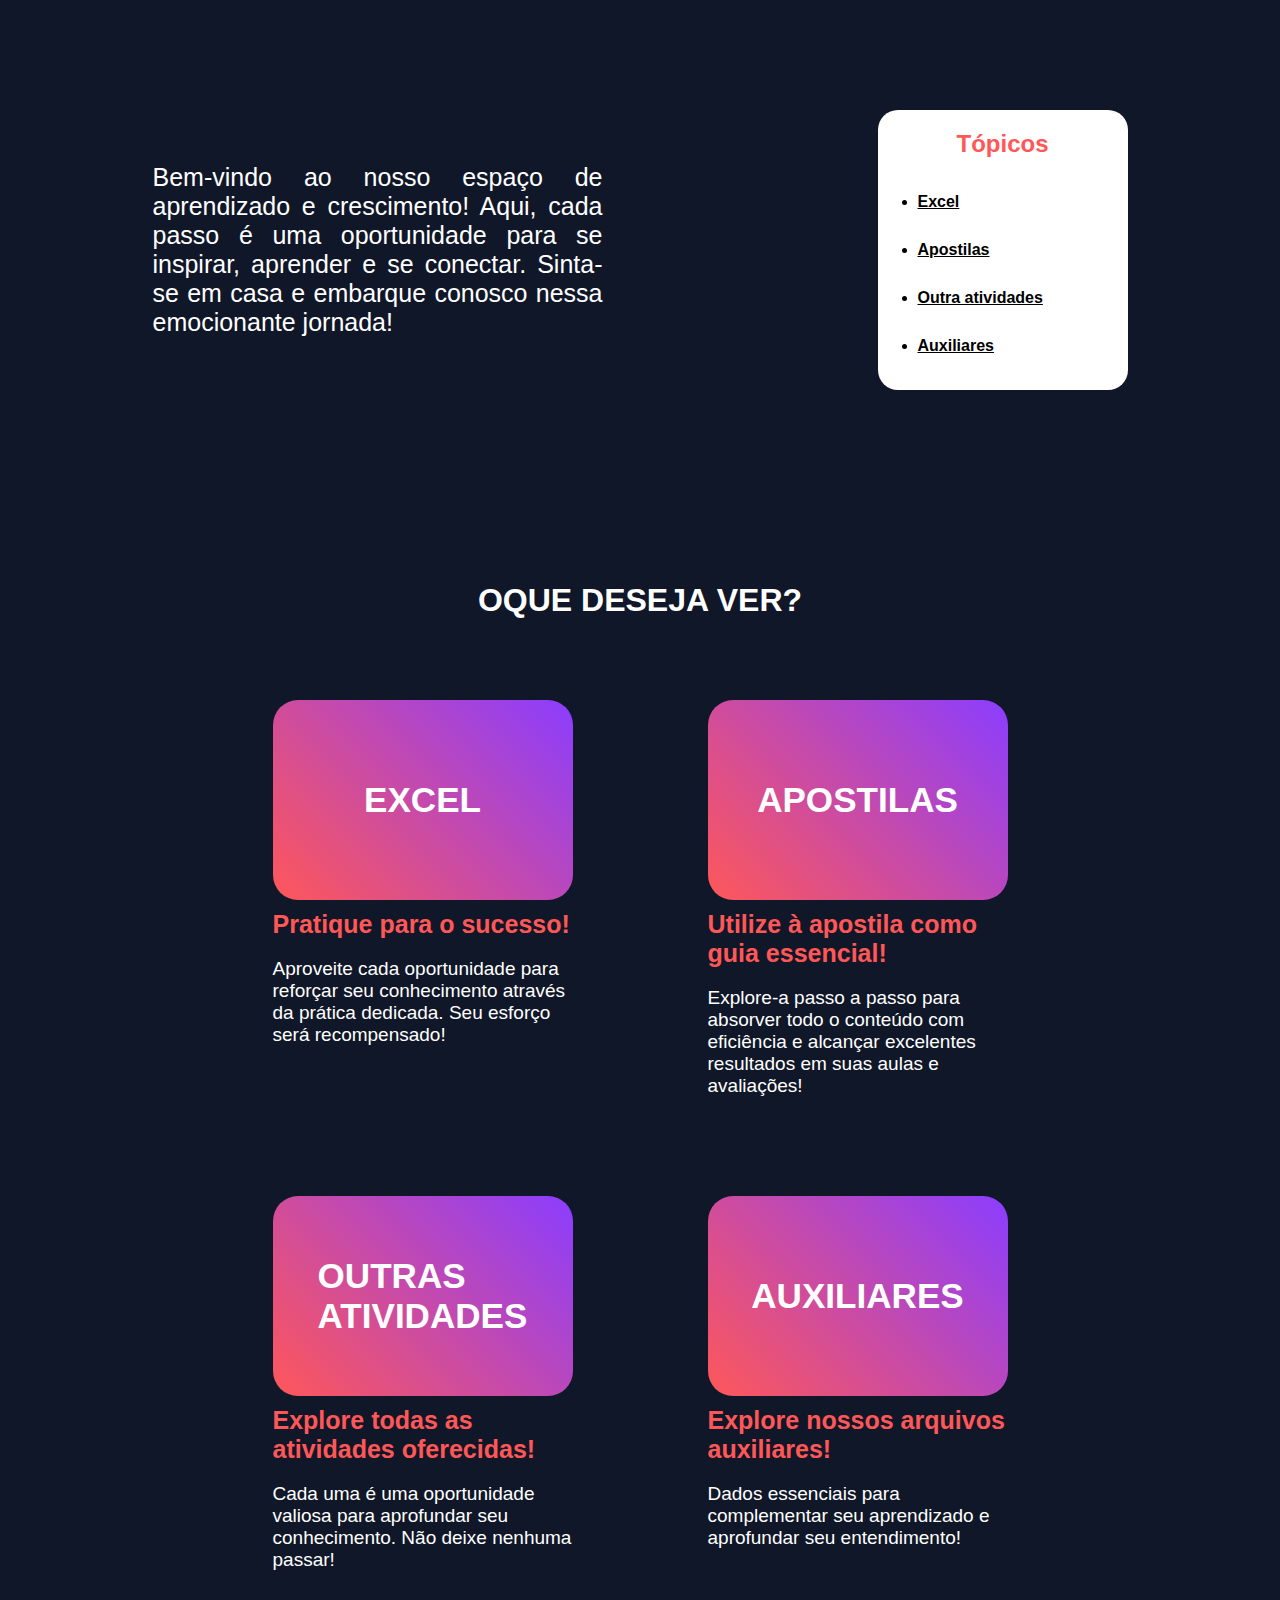
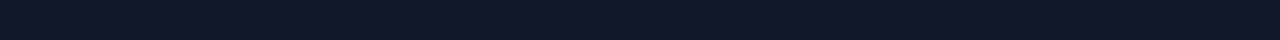
==== index.html @ 7eda041b "add" ====
<!DOCTYPE html>
<html lang="pt-br">
<head>
    <meta charset="UTF-8">
    <meta name="viewport" content="width=device-width, initial-scale=1.0">
    <link rel="stylesheet" href="./src/style.css">
    <title>Escola TSI | Home</title>
    <link rel="shortcut icon" href="img/logoFv.png" type="image/x-icon">
</head>
<body>
<!-- Corpo  da página -->
    <div class="conteiner">
        <header>
            <div class="introduction">
                <p>
                    Bem-vindo ao nosso espaço de aprendizado e crescimento! Aqui, cada passo é uma oportunidade para se inspirar, aprender e se conectar. Sinta-se em casa e embarque conosco nessa emocionante jornada!
                </p>
            </div>
            <div class="topic">
                <h2>Tópicos</h2>
                <ul>
                    <li><a href="#ex">Excel</a></li>
                    <li><a href="#ap">Apostilas</a></li>
                    <li><a href="#at">Outra atividades</a></li>
                    <li><a href="#ax">Auxiliares</a></li>
                </ul>
            </div>
        </header>

<!-- AQUI É O TÍTULO -->
        <div class="box-title">
            <h1>OQUE DESEJA VER?</h1>
        </div>

<!-- AQUI SÃO OS CONTÚDOS E AS OPÇÕES -->
        <div class="sub-conteiner">
            <div class="box">
                <div class="box-option" id="ex"> <!--Left-->
                    <div class="sub-box-box" id="excel">
                        <h3>EXCEL</h3>
                    </div>
                    <div class="sub-box-text">
                        <h4>Pratique para o sucesso!</h4>
                        <p>
                            Aproveite cada oportunidade para reforçar seu conhecimento através da prática dedicada. Seu esforço será recompensado!
                        </p>
                    </div>
                </div>

                <div class="box-option" id="ap"> <!--Right-->
                    <div class="sub-box-box" id="introducao">
                        <h3>APOSTILAS</h3>
                    </div>
                    <div class="sub-box-text">
                        <h4>Utilize à apostila como guia essencial!</h4>
                        <p>
                            Explore-a passo a passo para absorver todo o conteúdo com eficiência e alcançar excelentes resultados em suas aulas e avaliações!
                        </p>
                    </div>
                </div>

                <div class="box-option" id="at"> <!--Left-->
                    <div class="sub-box-box" id="textBox2">
                        <h3>OUTRAS<br>ATIVIDADES</h3>
                    </div>
                    <div class="sub-box-text">
                        <h4>Explore todas as atividades oferecidas!</h4>
                        <p>
                            Cada uma é uma oportunidade valiosa para aprofundar seu conhecimento. Não deixe nenhuma passar!
                        </p>
                    </div>
                </div>

                <div class="box-option" id="ax"> <!--Right-->
                    <div class="sub-box-box" id="textBox3">
                        <h3>AUXILIARES</h3>
                    </div>
                    <div class="sub-box-text">
                        <h4>Explore nossos arquivos auxiliares!</h4>
                        <p>
                            Dados essenciais para complementar seu aprendizado e aprofundar seu entendimento!
                        </p>
                    </div>
                </div>
            </div>
        </div>
    </div>
<script src="src/script.js"></script>
</body>
</html>
---- src/style.css ----
* {
    font-family: arial;
    box-sizing: border-box;
}

body {
    margin: 0;
    padding: 0;
    color: #fff;
    background: #101728;
}


header {
    gap: 70px;
    margin: 50px;
    display: flex;
    flex-wrap: wrap;
    min-height: 400px;
    text-align: justify;
    align-items: center;
    justify-content: space-around;
}

header .introduction p {
    font-size: 25px;
    max-width: 450px;
}

header .topic {
    /* display: none; */
    color: #000;
    transition: 0.3s;
    min-width: 250px;
    min-height: 280px;
    background: #fff;
    border-radius: 20px;
}
header .topic:hover {
    scale: 1.02;
}

header .topic h2 {
    color: #ff5757;
    text-align: center;
}

header .topic ul li {
    padding: 15px 0px;
    transition: .5s;
}

header .topic ul li a {
    font-weight: 700;
    color: #000;
}
header .topic ul li a:hover {
    color: #ff5757;
}


.box-title {
    display: flex;
    min-height: 200px;
    align-items: center;
    justify-content: center;
}

.sub-conteiner {
    display: flex;
    justify-content: center;
}

.box {
    gap: 30px;
    width: 900px;
    display: flex;
    flex-wrap: wrap;
    padding: 0px 30px;
    justify-content: space-around;
}

.box-option {
    gap: 25px;
    flex-wrap: wrap;
    /* display: flex; */
    margin-bottom: 50px;
    justify-content: center;
}

.box-option .sub-box-box {
    width: 300px;
    display: flex;
    height: 200px;
    cursor: pointer;
    font-size: 30px;
    align-items: center;
    border-radius: 25px;
    justify-content: center;
    background-size: 200% 170%;
    animation: gradientAnimation 10s ease-in-out infinite;
    background: linear-gradient(45deg, #fe5759, #8b3dff);
}
.box-option .sub-box-box:active {
    scale: 1.03;
    background: linear-gradient(to right, #fe5759, #8b3dff);
}
.box-option .sub-box-box h3::selection {
    color: rgb(255, 255, 255);
}

.box-option .sub-box-text {
    margin-top: 10px;
    max-width: 300px;
}

.box-option .sub-box-text h4 {
    margin: 0;
    font-size: 25px;
    color: #ff5757;
}

.box-option .sub-box-text p{
    font-size: 19px;
}



@keyframes gradientAnimation {
    0% {
        background-position: 0% 0%;
    }
    12.5% {
        background-position: 100% 50%;
    }
    25% {
        background-position: 50% 100%;
    }
    37.5% {
        background-position: 0% 50%;
    }
    50% {
        background-position: 50% 0%;
    }
    62.5% {
        background-position: 100% 100%;
    }
    75% {
        background-position: 0% 100%;
    }
    87.5% {
        background-position: 100% 0%;
    }
    100% {
        background-position: 0% 0%;
    }
}


@media (max-width: 900px) {
    .box-option {
        transform: scale(0.8); /* Reduz a escala para 80% */
    }
    header .introduction p {
        font-size: 25px;
        max-width: 300px;
    }
}

@media (max-width: 707px) {
    .box-option {
        transform: scale(1); /* Reduz a escala para 60% */
    }
}


html {
    scroll-behavior: smooth;
}
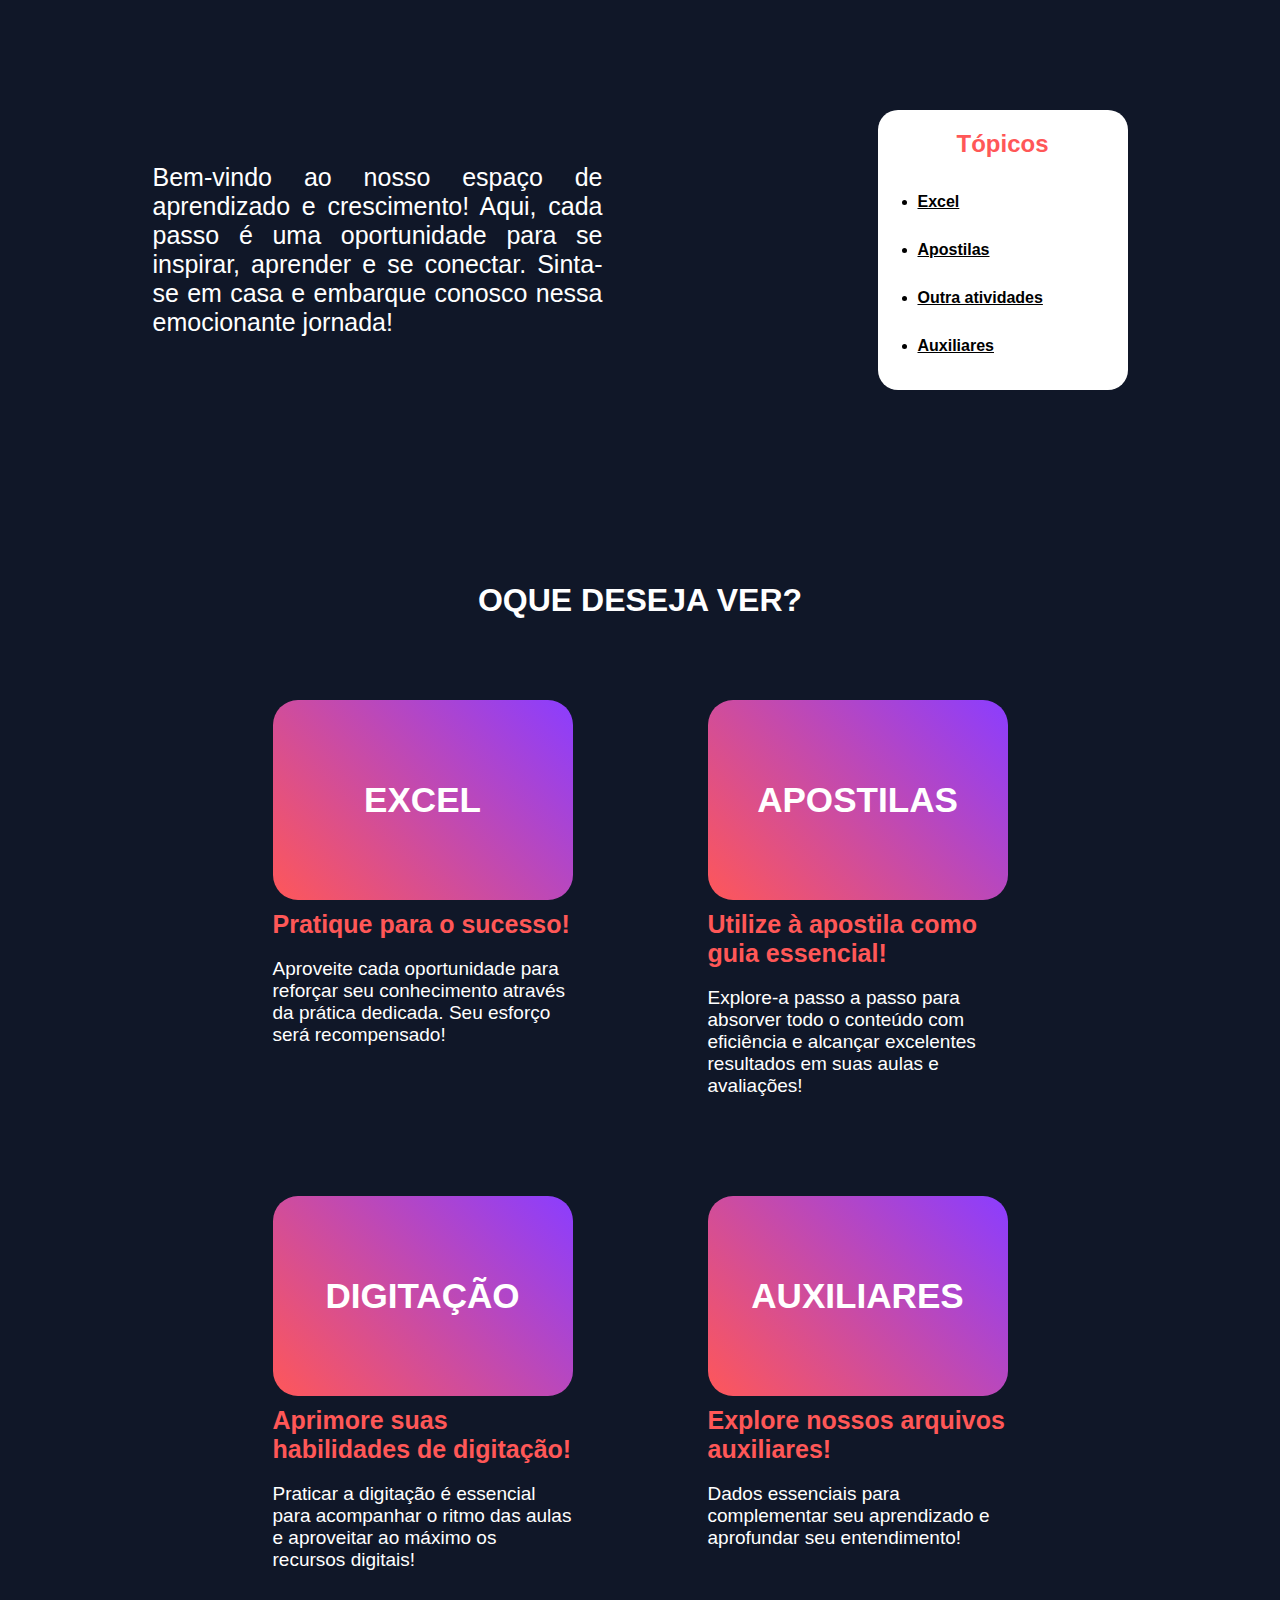
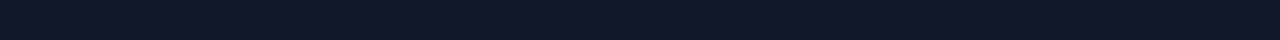
==== commit e2443aae: "add" ====
--- a/index.html
+++ b/index.html
@@ -60,13 +60,13 @@
                 </div>
 
                 <div class="box-option" id="at"> <!--Left-->
-                    <div class="sub-box-box" id="textBox2">
-                        <h3>OUTRAS<br>ATIVIDADES</h3>
+                    <div class="sub-box-box" id="textos">
+                        <h3>DIGITAÇÃO</h3>
                     </div>
                     <div class="sub-box-text">
-                        <h4>Explore todas as atividades oferecidas!</h4>
+                        <h4>Aprimore suas habilidades de digitação!</h4>
                         <p>
-                            Cada uma é uma oportunidade valiosa para aprofundar seu conhecimento. Não deixe nenhuma passar!
+                            Praticar a digitação é essencial para acompanhar o ritmo das aulas e aproveitar ao máximo os recursos digitais!
                         </p>
                     </div>
                 </div>
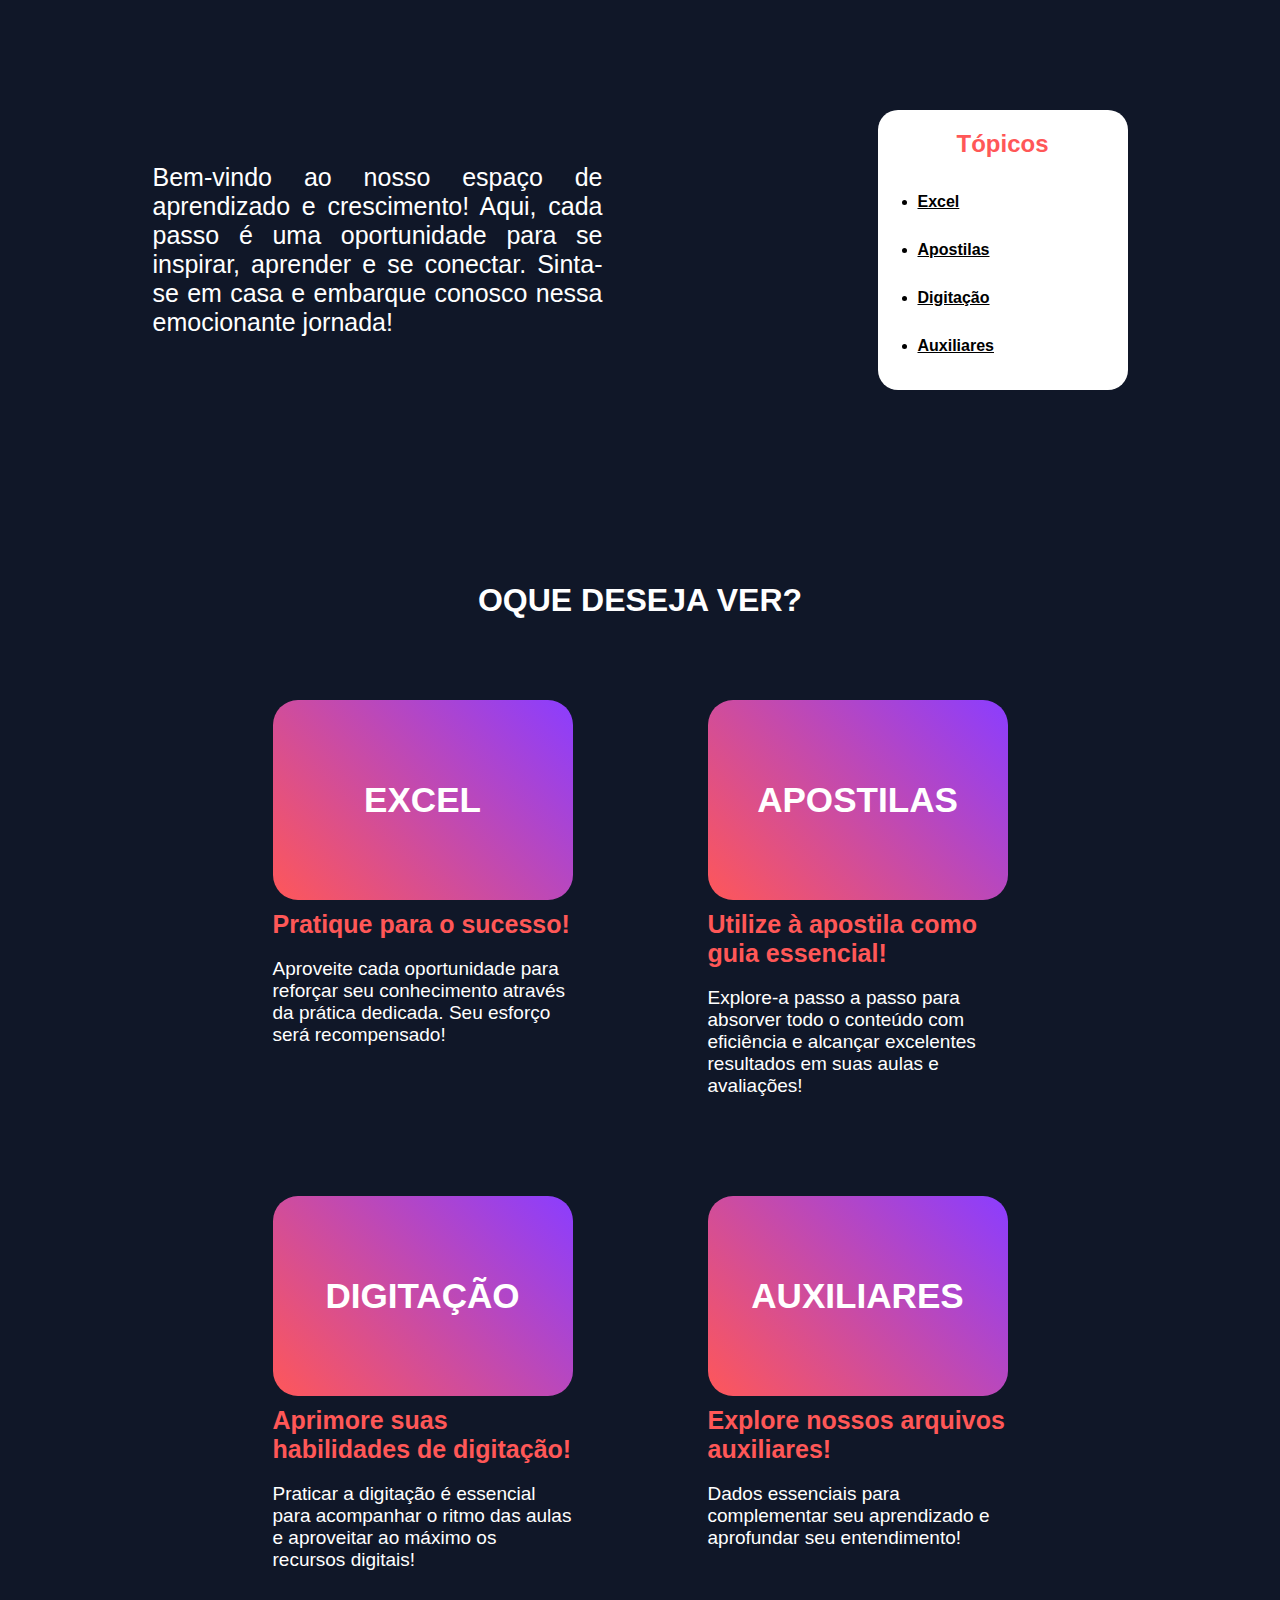
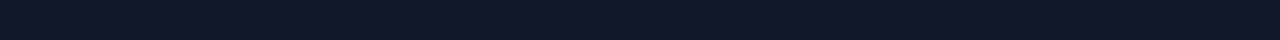
==== commit 193396a5: "add" ====
--- a/index.html
+++ b/index.html
@@ -21,7 +21,7 @@
                 <ul>
                     <li><a href="#ex">Excel</a></li>
                     <li><a href="#ap">Apostilas</a></li>
-                    <li><a href="#at">Outra atividades</a></li>
+                    <li><a href="#at">Digitação</a></li>
                     <li><a href="#ax">Auxiliares</a></li>
                 </ul>
             </div>
@@ -72,7 +72,7 @@
                 </div>
 
                 <div class="box-option" id="ax"> <!--Right-->
-                    <div class="sub-box-box" id="textBox3">
+                    <div class="sub-box-box" id="auxiliares">
                         <h3>AUXILIARES</h3>
                     </div>
                     <div class="sub-box-text">
@@ -87,4 +87,4 @@
     </div>
 <script src="src/script.js"></script>
 </body>
-</html>+</html>
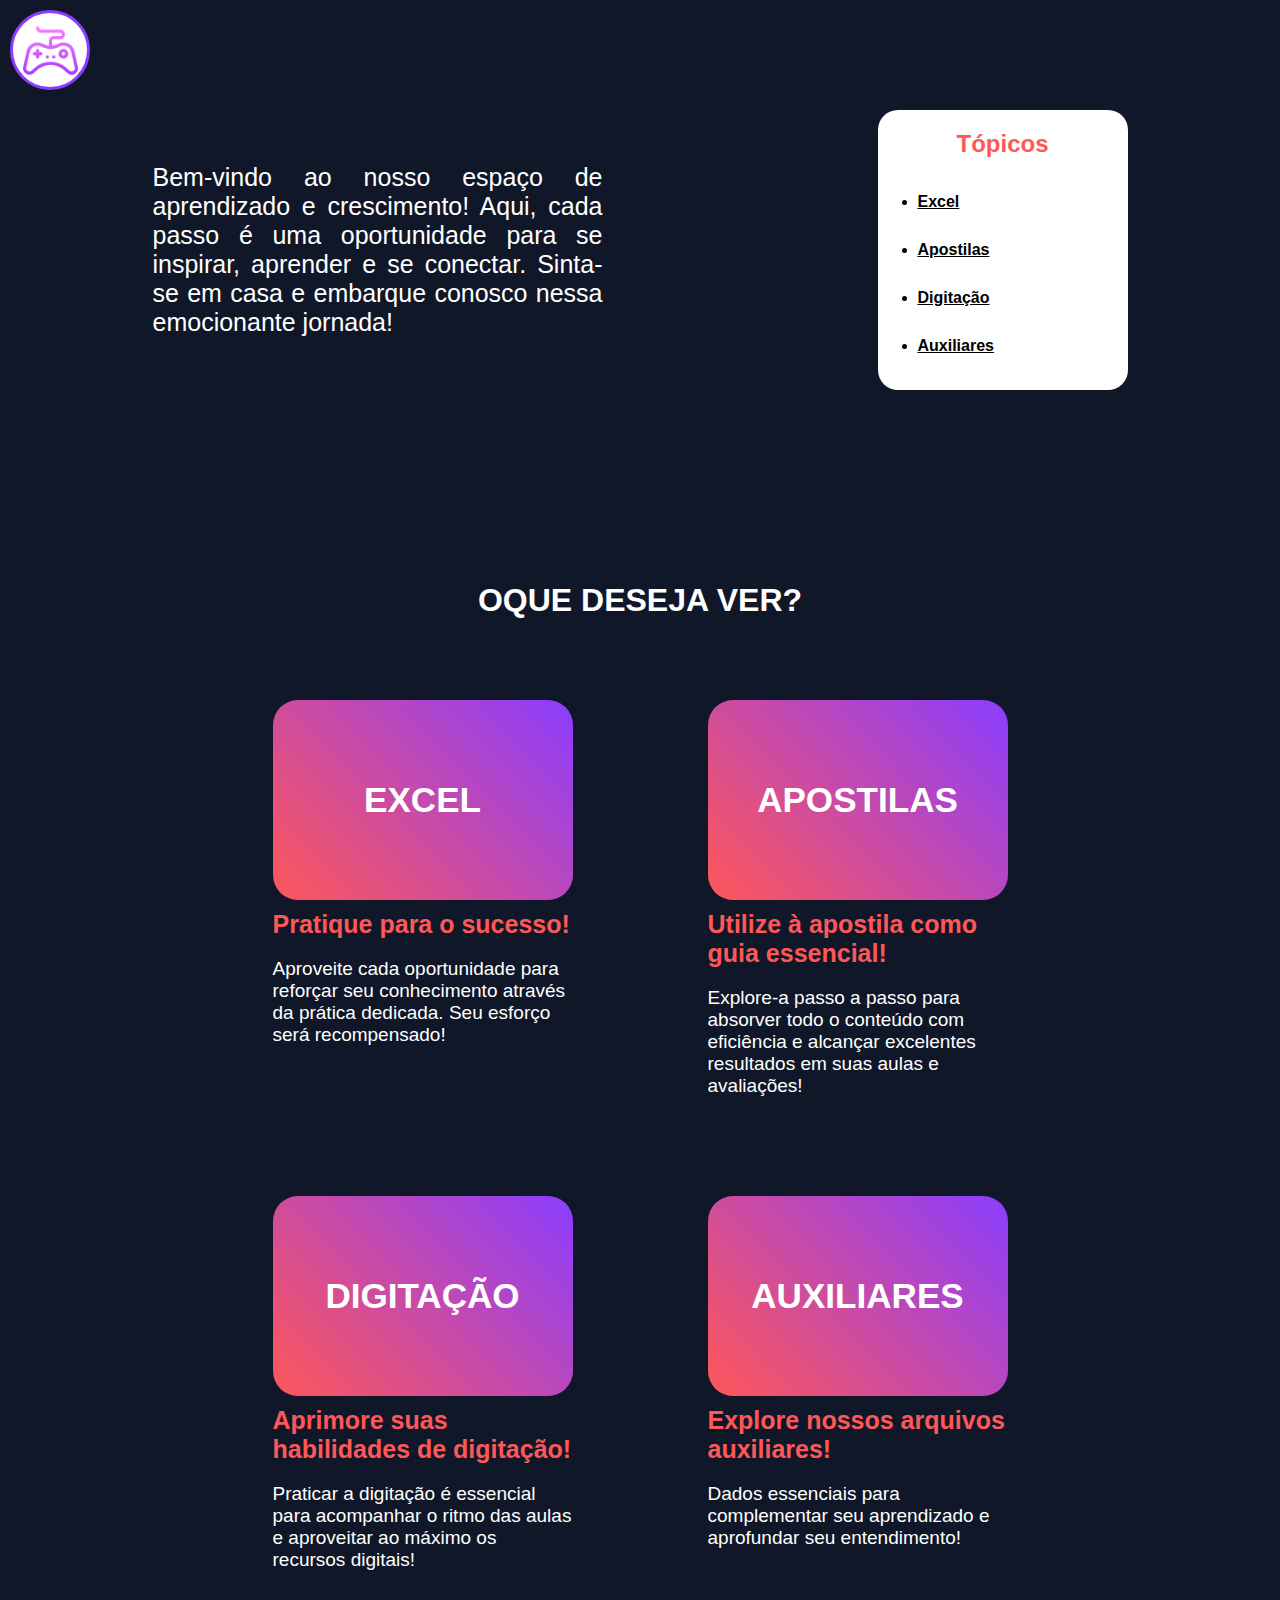
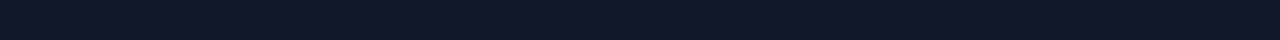
==== commit 19fe8b7a: "add" ====
--- a/index.html
+++ b/index.html
@@ -10,6 +10,11 @@
 <body>
 <!-- Corpo  da página -->
     <div class="conteiner">
+        <div class="games">
+            <div class="icon" id="idGame">
+                <img src="img/controle-de-video-game.png" alt="">
+            </div>
+        </div>
         <header>
             <div class="introduction">
                 <p>
--- a/src/style.css
+++ b/src/style.css
@@ -176,4 +176,41 @@
 
 html {
     scroll-behavior: smooth;
+}
+
+
+
+/* icon */
+
+.games {
+    position: fixed;
+    width: 150px;
+    top: 0;
+    height: 150px;
+    /* background-color: #8b3dff; */
+}
+
+.icon {
+    cursor: pointer;
+    display: flex;
+    justify-content: center;
+    transition: .3s;
+    position: relative;
+    align-items: center;
+    background-color: #ffffff;
+    width: 80px;
+    height: 80px;
+    top: 10px;
+    left: 10px;
+    border-radius: 50%;
+    border: 3px solid #8b3dff;
+}
+
+.icon img {
+    width: 55px;
+    height: 55px;
+}
+
+.icon:active {
+    scale: 1.01;
 }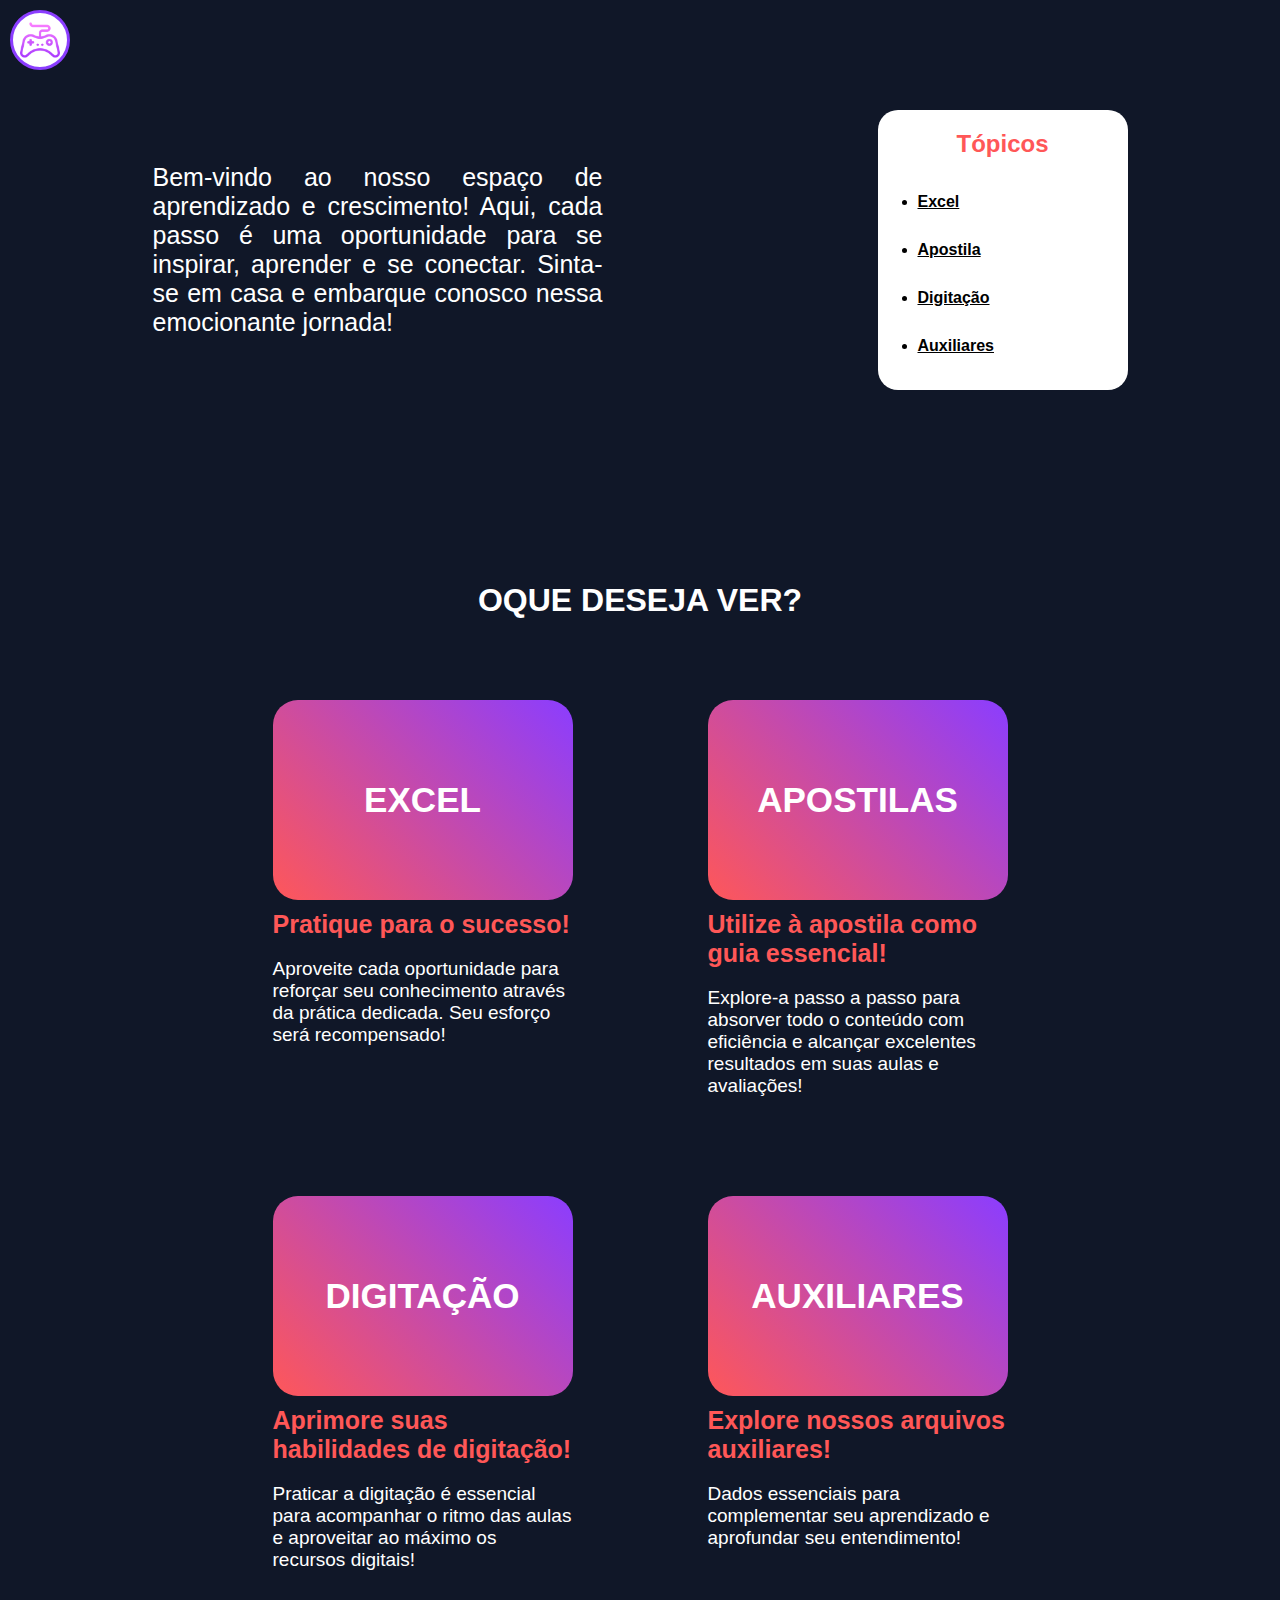
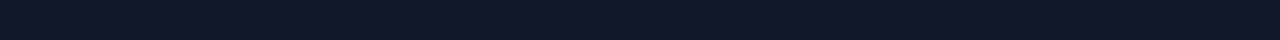
==== commit 39cf06d5: "add" ====
--- a/index.html
+++ b/index.html
@@ -25,7 +25,7 @@
                 <h2>Tópicos</h2>
                 <ul>
                     <li><a href="#ex">Excel</a></li>
-                    <li><a href="#ap">Apostilas</a></li>
+                    <li><a href="#ap">Apostila</a></li>
                     <li><a href="#at">Digitação</a></li>
                     <li><a href="#ax">Auxiliares</a></li>
                 </ul>
--- a/src/style.css
+++ b/src/style.css
@@ -198,8 +198,8 @@
     position: relative;
     align-items: center;
     background-color: #ffffff;
-    width: 80px;
-    height: 80px;
+    width: 60px;
+    height: 60px;
     top: 10px;
     left: 10px;
     border-radius: 50%;
@@ -207,8 +207,8 @@
 }
 
 .icon img {
-    width: 55px;
-    height: 55px;
+    width: 40px;
+    height: 40px;
 }
 
 .icon:active {
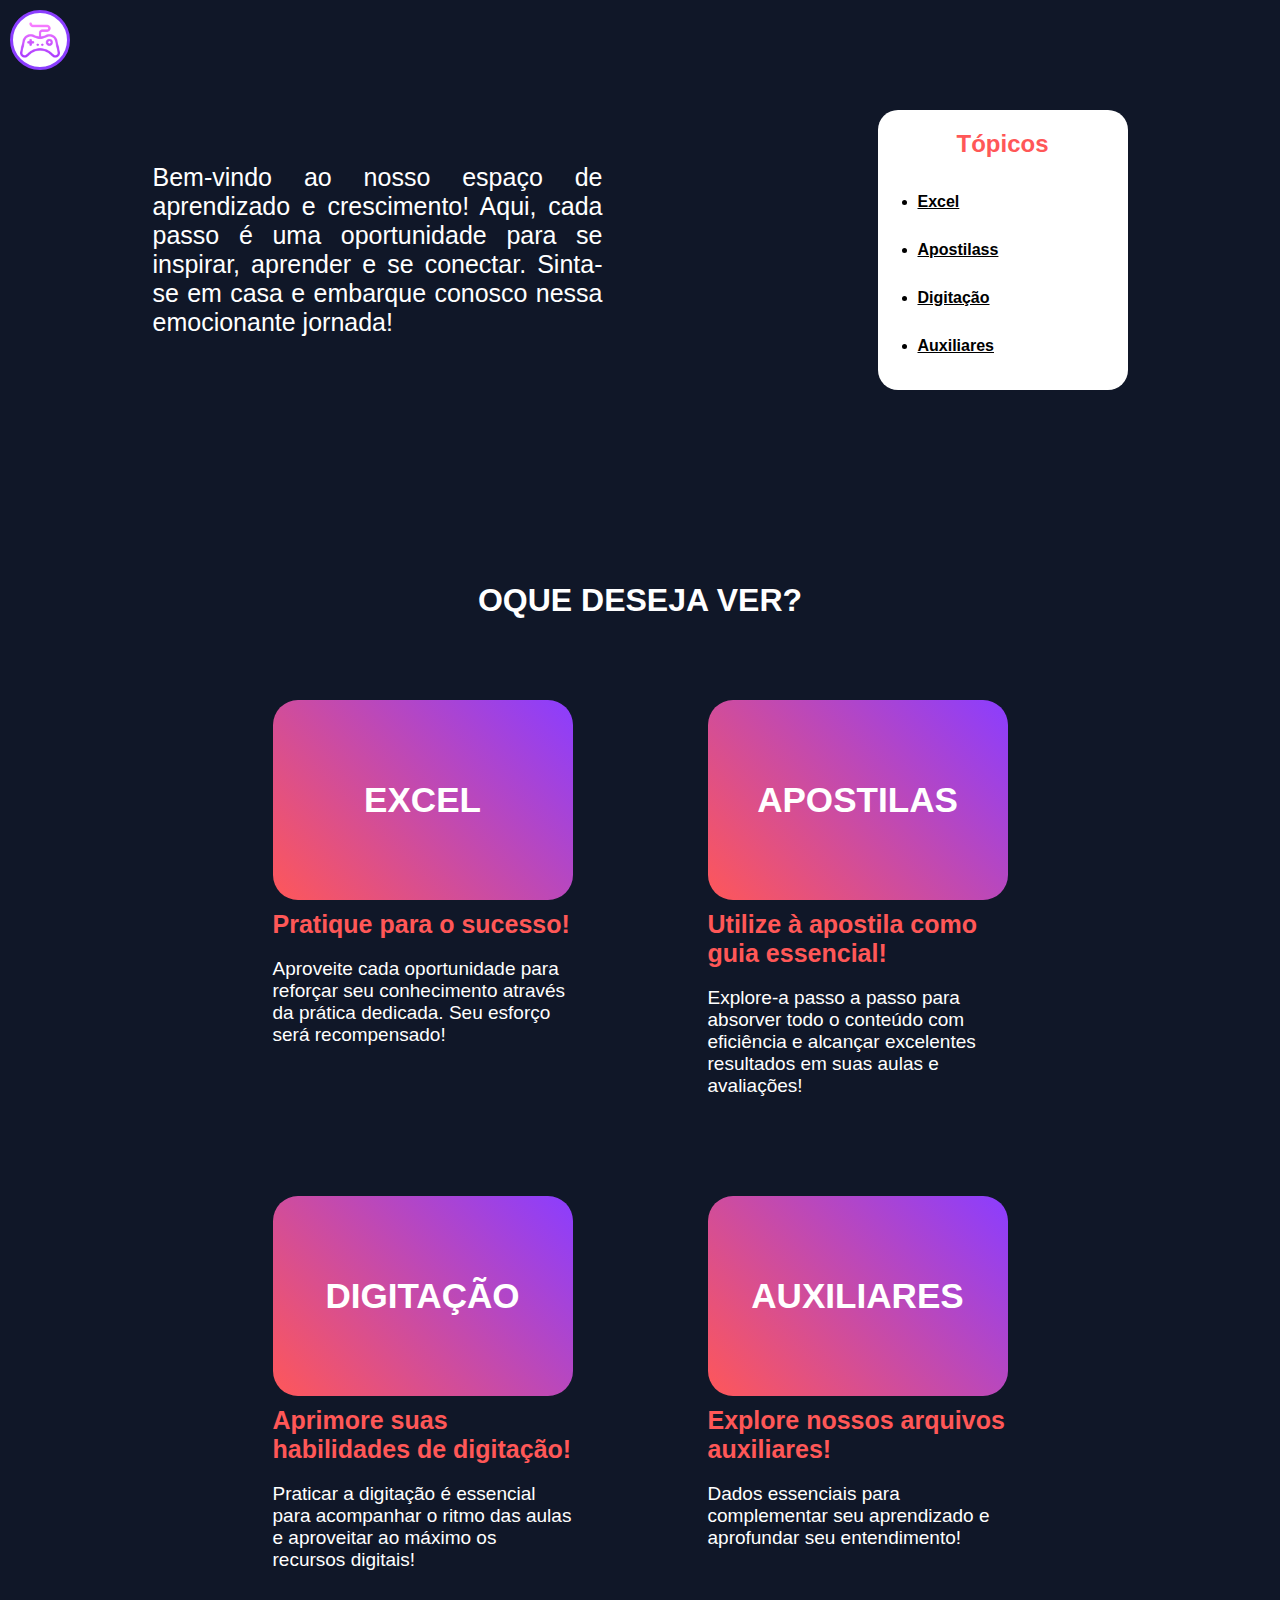
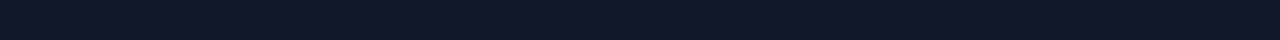
==== commit d60f594d: "add" ====
--- a/index.html
+++ b/index.html
@@ -25,7 +25,7 @@
                 <h2>Tópicos</h2>
                 <ul>
                     <li><a href="#ex">Excel</a></li>
-                    <li><a href="#ap">Apostila</a></li>
+                    <li><a href="#ap">Apostilass</a></li>
                     <li><a href="#at">Digitação</a></li>
                     <li><a href="#ax">Auxiliares</a></li>
                 </ul>
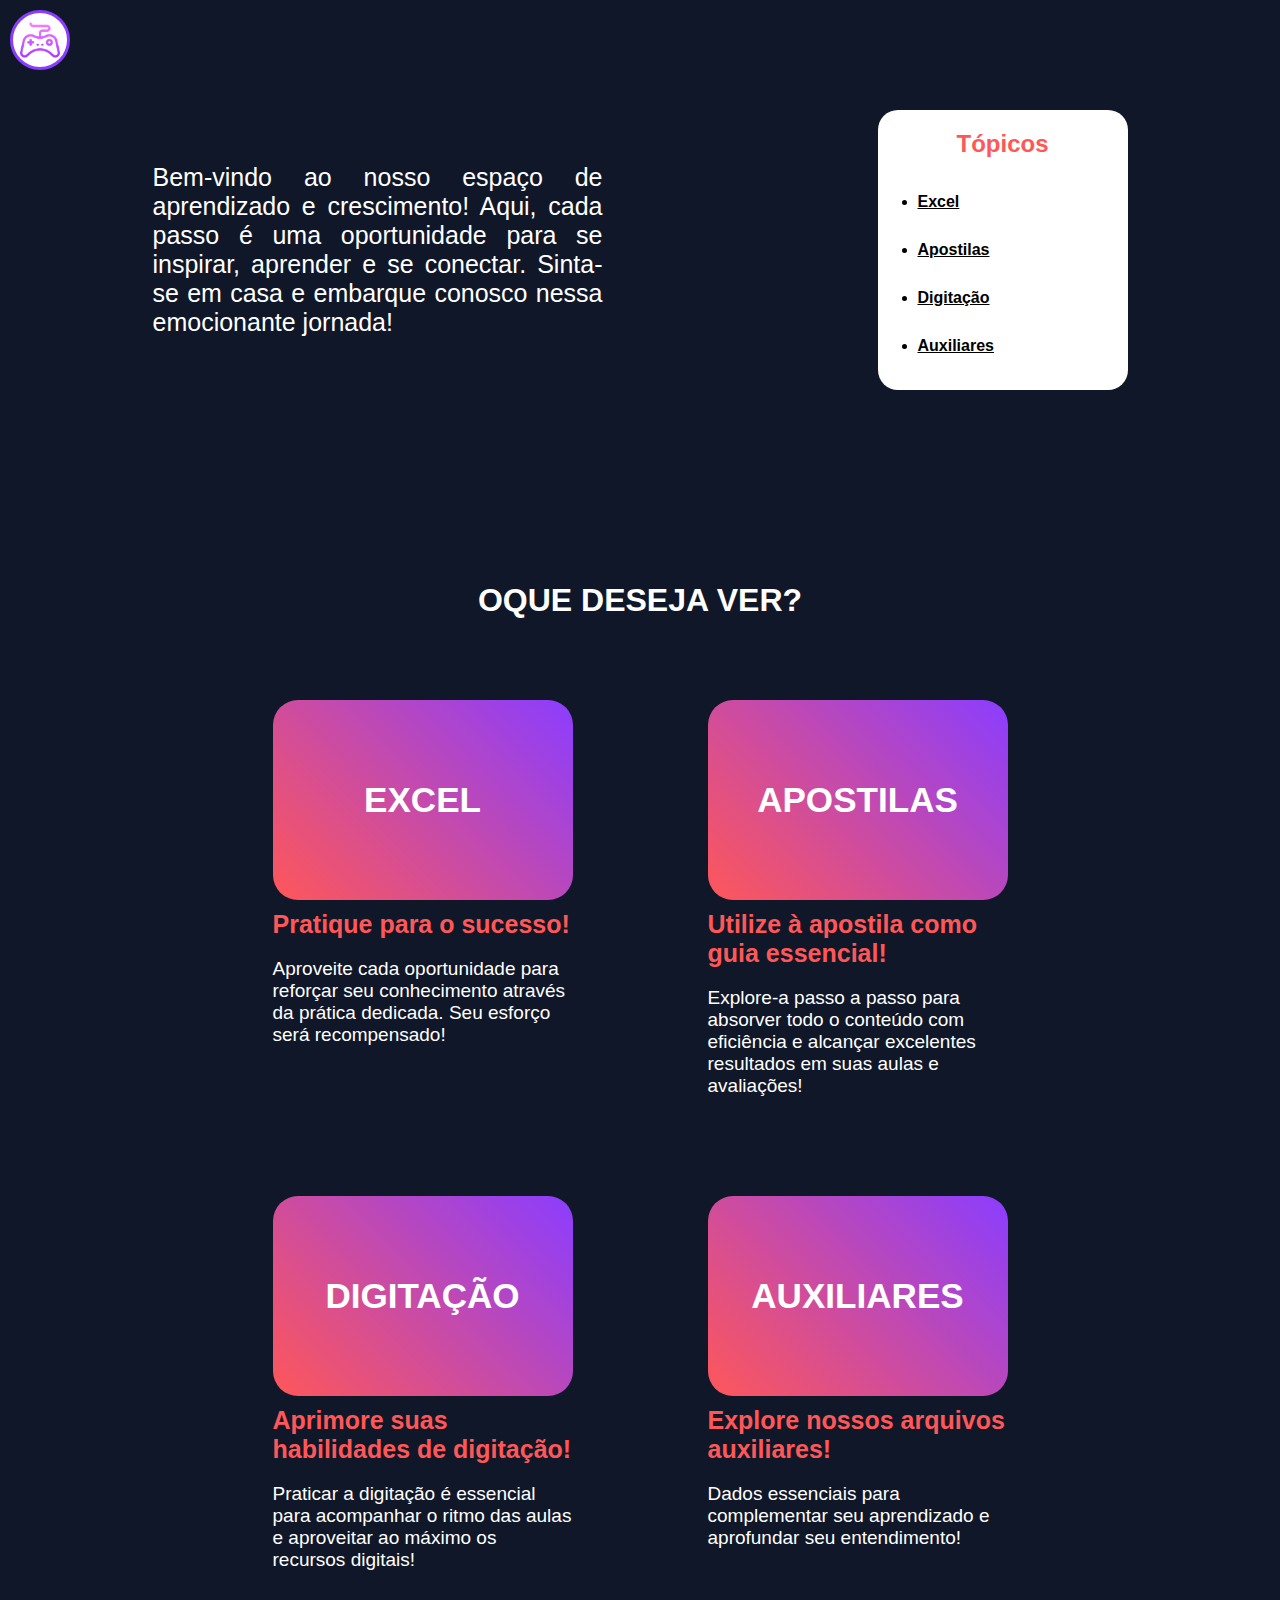
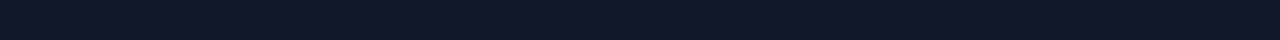
==== commit 3dd09da9: "add" ====
--- a/index.html
+++ b/index.html
@@ -25,7 +25,7 @@
                 <h2>Tópicos</h2>
                 <ul>
                     <li><a href="#ex">Excel</a></li>
-                    <li><a href="#ap">Apostilass</a></li>
+                    <li><a href="#ap">Apostilas</a></li>
                     <li><a href="#at">Digitação</a></li>
                     <li><a href="#ax">Auxiliares</a></li>
                 </ul>
